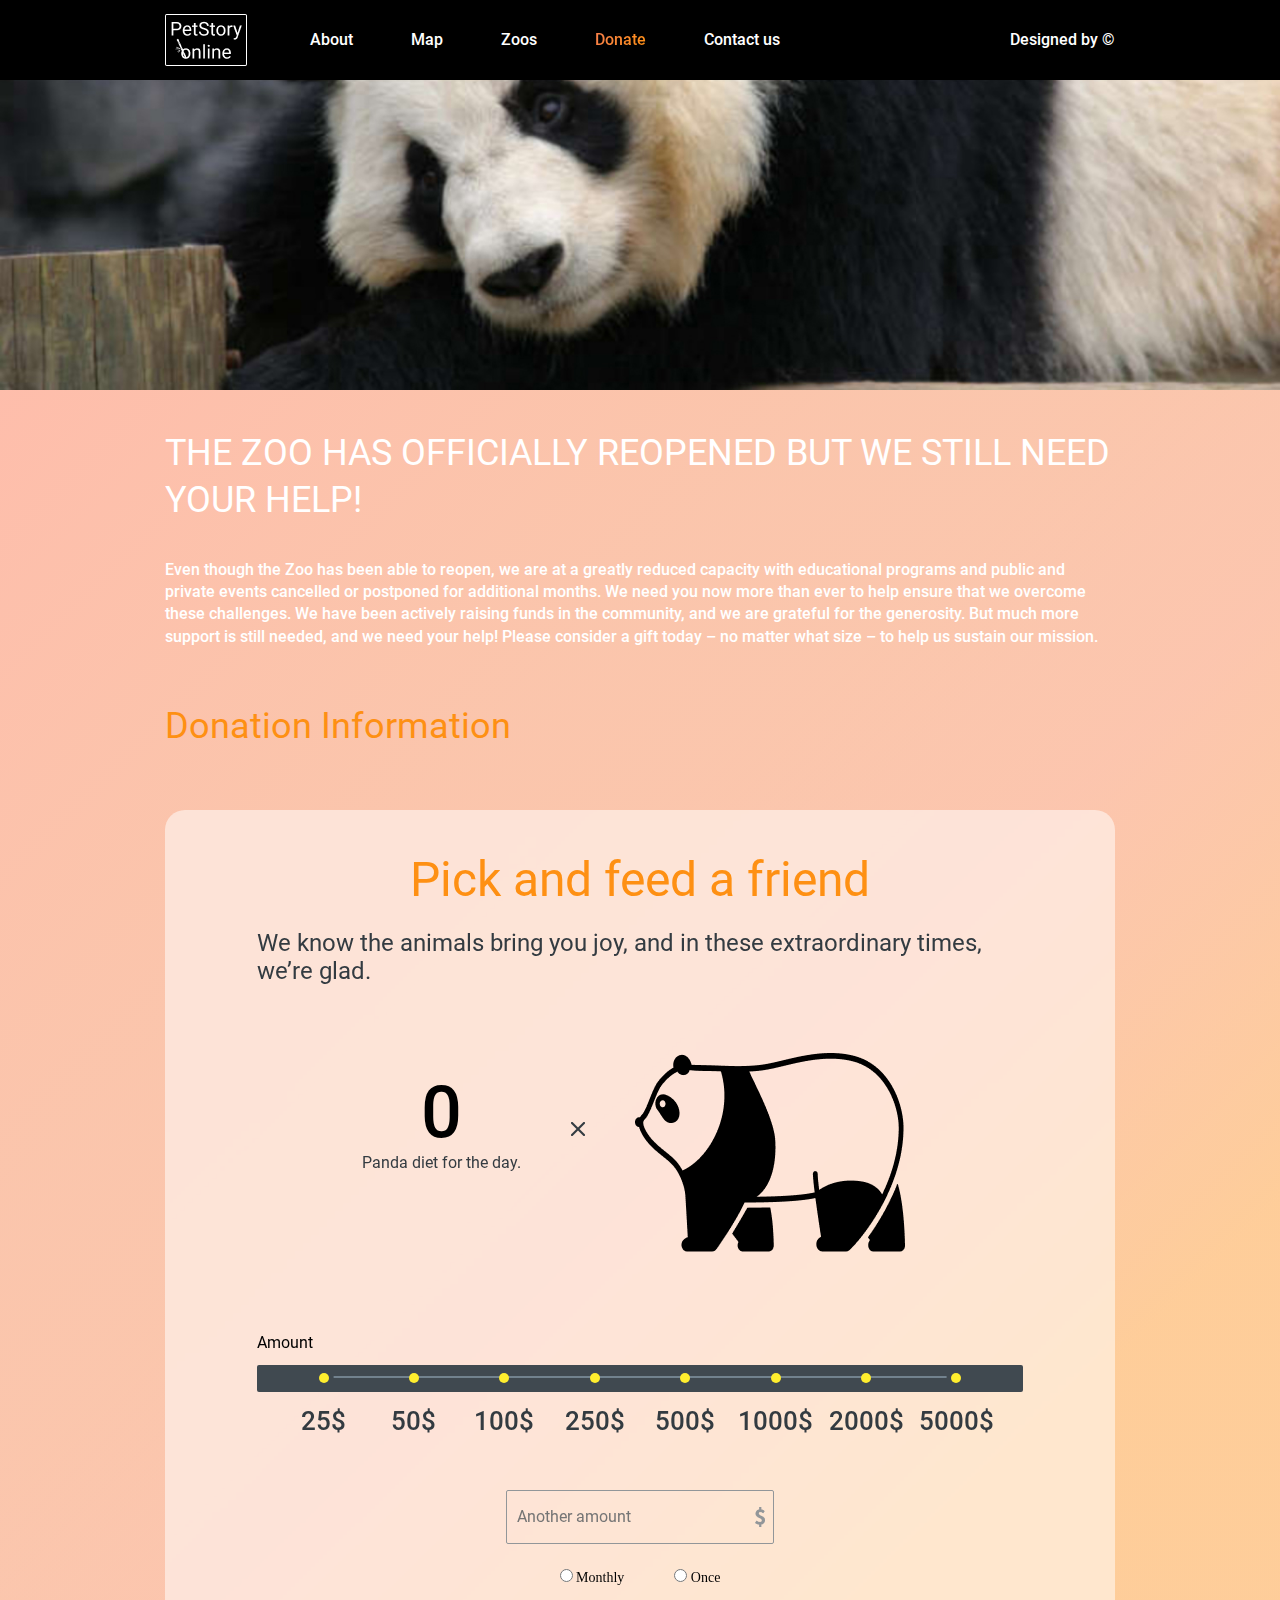
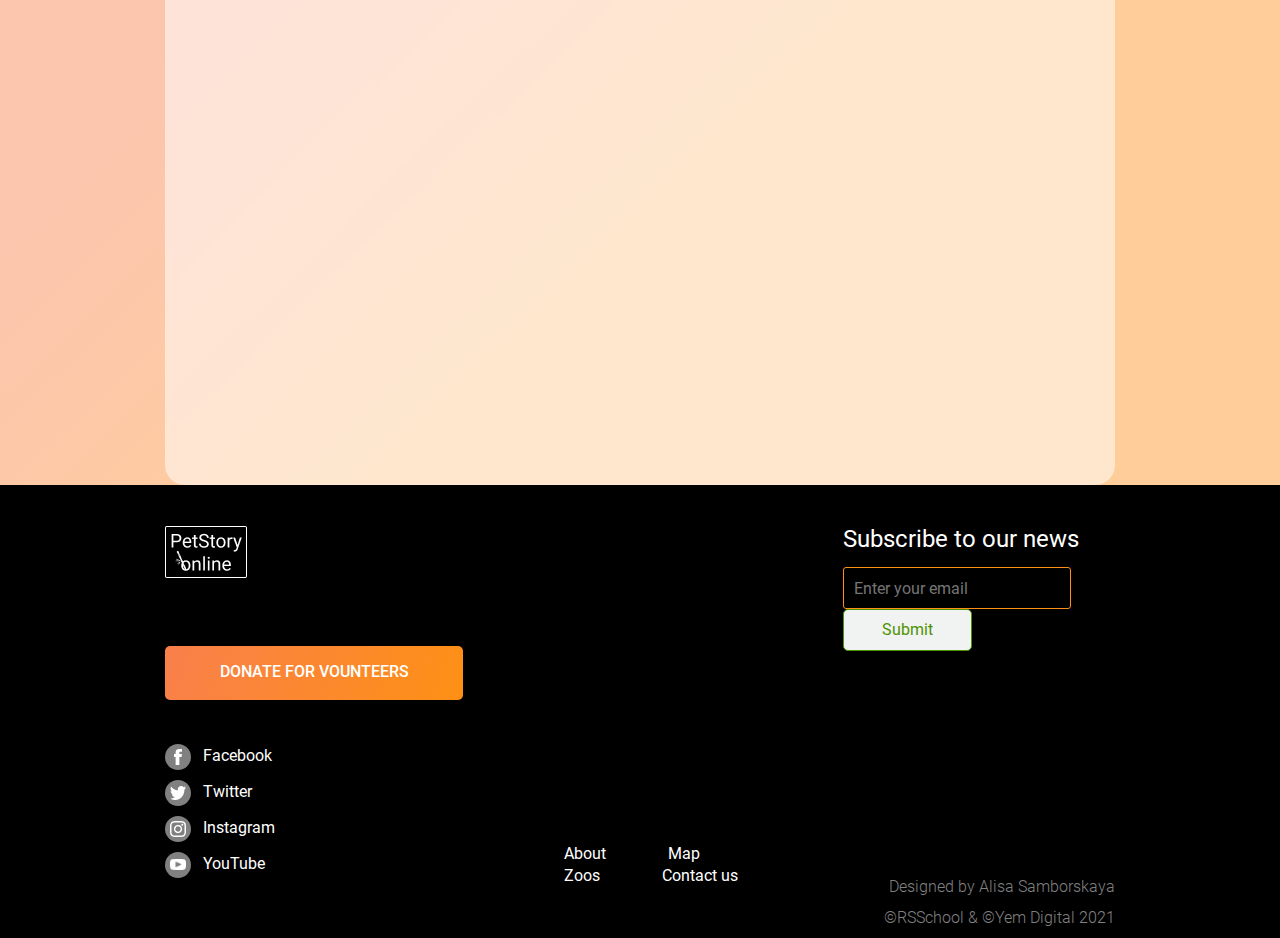
==== donate.html @ 6929b18a "first commit" ====
<!DOCTYPE html>
<html lang="en">

<head>
    <meta charset="UTF-8">
    <meta http-equiv="X-UA-Compatible" content="IE=edge">
    <meta name="viewport" content="width=device-width, initial-scale=1.0">
    <link rel="stylesheet" href="./styles/style.css">
    <title>Online-zoo</title>
</head>

<body>
    <header class="header">
        <div class="header__menu">
            <div class="container header__inner">
                <div class="header__menu-column header__menu-column--first">
                    <a class="logo header__logo">
                        <img src="./images/logo_footer.png" alt="logo">
                    </a>
                    <ul class="header__menu-list">
                        <li class="header__menu-item"><a href="#" class="header__menu-link">About</a></li>
                        <li class="header__menu-item"><a href="#" class="header__menu-link">Map</a></li>
                        <li class="header__menu-item"><a href="#" class="header__menu-link">Zoos</a></li>
                        <li class="header__menu-item"><a href="#" class="header__menu-link">Donate</a></li>
                        <li class="header__menu-item"><a href="#" class="header__menu-link">Contact us</a></li>
                    </ul>
                </div>
                <div class="header__menu-column header__menu-column--second">
                    <div class="header__menu-text">
                        Designed by ©
                    </div>
                </div>
            </div>
        </div>
        <div class="header__background">

        </div>
    </header>
    <main class="main">
        <div class="donation">
            <div class="container donation__inner">
                <div class="donation__inner-texts">
                    <h3>THE ZOO HAS OFFICIALLY REOPENED BUT WE STILL NEED YOUR HELP!</h3>
                    <p>Even though the Zoo has been able to reopen, we are at a greatly reduced capacity with
                        educational programs and public and private events cancelled or postponed for additional months.
                        We need you now more than ever to help ensure that we overcome these challenges. We have been
                        actively raising funds in the community, and we are grateful for the generosity. But much more
                        support is still needed, and we need your help! Please consider a gift today – no matter what
                        size – to help us sustain our mission.</p>
                    <h3 class="donation-information">Donation Information</h3>
                </div>
                <div class="pick">
                    <div class="pick-texts">
                        <h3>Pick and feed a friend</h3>
                        <p>We know the animals bring you joy, and in these extraordinary times, we’re glad.</p>
                    </div>
                    <div class="pick-diets">
                        <div class="pick-diets__inner">
                            <div class="pick-diets-count">0</div>
                            <div class="pick-diets-text">Panda diet for the day.</div>
                        </div>
                        <img src="./images/x_icon.png">
                        <div class="pick-diets-panda">
                            <img src="./images/animals-widget.png">
                        </div>
                    </div>

                    <div class="donation__inner-panel">
                        <div class="donation__inner-panel-text">
                            Amount
                        </div>
                        <div class="donation__inner-buttons">
                            <div class="donation__inner-button-inner">
                                <div class="donation__inner-button" data-amount="25">
                                    <div class="donation__inner-value">
                                        25$
                                    </div>
                                </div>

                            </div>
                            <div class="donation__inner-button-inner">
                                <div class="donation__inner-button" data-amount="50">
                                    <div class="donation__inner-value">
                                        50$
                                    </div>
                                </div>


                            </div>

                            <div class="donation__inner-button-inner">
                                <div class="donation__inner-button" data-amount="100">
                                    <div class="donation__inner-value">
                                        100$
                                    </div>
                                </div>


                            </div>

                            <div class="donation__inner-button-inner">
                                <div class="donation__inner-button" data-amount="250">
                                    <div class="donation__inner-value">
                                        250$
                                    </div>
                                </div>


                            </div>

                            <div class="donation__inner-button-inner">
                                <div class="donation__inner-button" data-amount="500">
                                    <div class="donation__inner-value">
                                        500$
                                    </div>
                                </div>


                            </div>

                            <div class="donation__inner-button-inner">
                                <div class="donation__inner-button" data-amount="1000">
                                    <div class="donation__inner-value">
                                        1000$
                                    </div>
                                </div>


                            </div>

                            <div class="donation__inner-button-inner">
                                <div class="donation__inner-button" data-amount="2500">
                                    <div class="donation__inner-value">
                                        2000$
                                    </div>
                                </div>


                            </div>

                            <div class="donation__inner-button-inner">
                                <div class="donation__inner-button" data-amount="5000">
                                    <div class="donation__inner-value">
                                        5000$
                                    </div>
                                </div>

                            </div>

                        </div>
                        <form class="money-input">
                            <input class="money-input-value" type="text" placeholder="Another amount">
                            <div class="money-input-radio">
                                <div class="money-input-radio-item">
                                    <input type="radio" name="kkk">
                                    Monthly
                                </div>
                                <div class="money-input-radio-item">
                                    <input type="radio" name="kkk">
                                    Once
                                </div>

                            </div>

                        </form>

                    </div>
                </div>


            </div>
        </div>










    </main>
    <footer class="footer">
        <div class="container">
            <div class="footer__inner">
                <div class="footer__column footer__column--first">
                    <div class="footer__column-image">
                        <img src="./images/logo_footer.png">
                    </div>
                    <div class="footer__column-button">
                        <button>DONATE FOR VOUNTEERS</button>
                    </div>


                    <div class="footer__column-socials">
                        <div class="footer__column-item">
                            <div class="footer__column-item-circle">
                                <img src="./images/facebook.png">
                            </div>
                            <div class="footer__column-item-text">Facebook</div>
                        </div>

                        <div class="footer__column-item">
                            <div class="footer__column-item-circle">
                                <img src="./images/twit.png">
                            </div>
                            <div class="footer__column-item-text">Twitter</div>
                        </div>

                        <div class="footer__column-item">
                            <div class="footer__column-item-circle">
                                <img src="./images/inst.png">
                            </div>
                            <div class="footer__column-item-text">Instagram</div>
                        </div>

                        <div class="footer__column-item">
                            <div class="footer__column-item-circle">
                                <img src="./images/youtube.png">
                            </div>
                            <div class="footer__column-item-text">YouTube</div>
                        </div>
                    </div>
                </div>

                <div class="footer__column footer__column--second">
                    <div class="footer__column-buttons">
                        <button class="item">About</button>
                        <button class="item">Map</button>
                        <button class="item">Zoos</button>
                        <button class="item item--last">Contact us</button>
                    </div>
                </div>

                <div class="footer__column footer__column--third">
                    <div class="footer__column-subscribe">
                        <div class="footer__column-subscribe-text">Subscribe to our news</div>
                        <div class="footer__column-subscribe-email">
                            <form onsubmit="alert('Отправлено!');clearInput();return false">
                                <input class="email" type="text" placeholder="Enter your email">
                                <input class="sumbit" type="submit" value="Submit">
                            </form>
                        </div>
                    </div>
                    <div class="footer__column-designed">
                        <p>Designed by Alisa Samborskaya</p>
                        <p>©RSSchool & ©Yem Digital 2021</p>

                    </div>

                </div>
            </div>

        </div>
    </footer>
    <script src="/scripts/script.js"></script>
</body>

</html>
---- styles/style.css ----
@charset "UTF-8";
@font-face {
  font-family: 'Roboto700';
  src: url("/scripts/fonts/Roboto-Bold.eot");
  src: url("/scripts/fonts/Roboto-Bold.eot?#iefix") format("embedded-opentype"), url("/scripts/fonts/Roboto-Bold.woff2") format("woff2"), url("/scripts/fonts/Roboto-Bold.woff") format("woff"), url("/scripts/fonts/Roboto-Bold.ttf") format("truetype"), url("/scripts/fonts/Roboto-Bold.svg#Roboto-Bold") format("svg");
  font-weight: 700;
  font-style: normal;
  font-display: swap;
}

@font-face {
  font-family: 'Roboto500';
  src: url("/scripts/fonts/Roboto-Medium.eot");
  src: url("/scripts/fonts/Roboto-Medium.eot?#iefix") format("embedded-opentype"), url("/scripts/fonts/Roboto-Medium.woff2") format("woff2"), url("/scripts/fonts/Roboto-Medium.woff") format("woff"), url("/scripts/fonts/Roboto-Medium.ttf") format("truetype"), url("/scripts/fonts/Roboto-Medium.svg#Roboto-Medium") format("svg");
  font-weight: 500;
  font-style: normal;
  font-display: swap;
}

@font-face {
  font-family: 'Roboto400';
  src: url("/scripts/fonts/Roboto-Regular.eot");
  src: url("/scripts/fonts/Roboto-Regular.eot?#iefix") format("embedded-opentype"), url("/scripts/fonts/Roboto-Regular.woff2") format("woff2"), url("/scripts/fonts/Roboto-Regular.woff") format("woff"), url("/scripts/fonts/Roboto-Regular.ttf") format("truetype"), url("/scripts/fonts/Roboto-Regular.svg#Roboto-Regular") format("svg");
  font-weight: 400;
  font-style: normal;
  font-display: swap;
}

@font-face {
  font-family: 'Roboto300';
  src: url("/scripts/fonts/Roboto-Light.eot");
  src: url("/scripts/fonts/Roboto-Light.eot?#iefix") format("embedded-opentype"), url("/scripts/fonts/Roboto-Light.woff2") format("woff2"), url("/scripts/fonts/Roboto-Light.woff") format("woff"), url("/scripts/fonts/Roboto-Light.ttf") format("truetype"), url("/scripts/fonts/Roboto-Light.svg#Roboto-Light") format("svg");
  font-weight: 300;
  font-style: normal;
  font-display: swap;
}

.footer {
  background-color: black;
}

.footer__inner {
  display: -webkit-box;
  display: -ms-flexbox;
  display: flex;
}

.footer__column-image {
  padding-top: 41px;
}

.footer__column-button button {
  margin-top: 68px;
  margin-bottom: 44px;
  width: 298px;
  height: 54px;
  font-family: "Roboto500";
  font-size: 16px;
  line-height: 140%;
  text-align: center;
  text-transform: uppercase;
  background: linear-gradient(113.96deg, #f9804b 1.49%, #fe9013 101.44%);
  border-radius: 5px;
  color: #ffffff;
}

.footer__column-socials {
  padding-bottom: 50px;
}

.footer__column-item {
  display: -webkit-box;
  display: -ms-flexbox;
  display: flex;
  -webkit-box-align: center;
      -ms-flex-align: center;
          align-items: center;
  color: #fff;
  margin-bottom: 10px;
}

.footer__column-item-circle {
  display: -webkit-box;
  display: -ms-flexbox;
  display: flex;
  -webkit-box-pack: center;
      -ms-flex-pack: center;
          justify-content: center;
  -webkit-box-align: center;
      -ms-flex-align: center;
          align-items: center;
  width: 26px;
  height: 26px;
  background-color: gray;
  border-radius: 50%;
}

.footer__column-item-circle img {
  max-width: 16px;
  max-height: 16px;
}

.footer__column-item-text {
  margin-left: 12px;
  font-family: "Roboto400";
  font-size: 16px;
  line-height: 140%;
  color: #ffffff;
}

.footer__column--second {
  display: -webkit-box;
  display: -ms-flexbox;
  display: flex;
  -webkit-box-align: end;
      -ms-flex-align: end;
          align-items: flex-end;
  margin-bottom: 50px;
  margin-left: 101px;
}

.footer__column--second .item {
  font-family: "Roboto400";
  font-size: 16px;
  line-height: 140%;
  color: #ffffff;
  background-color: #000;
  margin-right: 58px;
}

.footer__column--second .item--last {
  font-family: "Roboto400";
  font-size: 16px;
  line-height: 140%;
  color: #ffffff;
  background-color: #000;
  margin: 0;
}

.footer__column-subscribe-text {
  margin-top: 40px;
  margin-bottom: 14px;
  font-family: "Roboto400";
  font-size: 24px;
  line-height: 120%;
  color: #ffffff;
}

.footer__column-subscribe-email .email {
  border-radius: 3px;
  padding-left: 10px;
  font-family: "Roboto400";
  font-size: 16px;
  line-height: 140%;
  color: #bdbdbd;
  background-color: #000;
  border: 1px solid #fe9013;
  width: 228px;
  height: 42px;
}

.footer__column-subscribe-email .sumbit {
  font-family: "Roboto400";
  font-size: 16px;
  line-height: 140%;
  color: #4b9200;
  background: #f1f3f2;
  border: 1px solid #4b9200;
  border-radius: 5px;
  width: 129px;
  height: 42px;
}

.footer__column-designed {
  display: -webkit-box;
  display: -ms-flexbox;
  display: flex;
  -webkit-box-orient: vertical;
  -webkit-box-direction: normal;
      -ms-flex-direction: column;
          flex-direction: column;
  -webkit-box-align: end;
      -ms-flex-align: end;
          align-items: flex-end;
  -webkit-box-pack: end;
      -ms-flex-pack: end;
          justify-content: flex-end;
  height: 277px;
}

.footer__column-designed p {
  margin-top: 10px;
  font-family: "Roboto300";
  font-size: 16px;
  line-height: 130%;
  color: gray;
}

.testimonials {
  position: relative;
}

.testimonials__inner h2 {
  padding-top: 140px;
  padding-bottom: 47px;
  font-family: "Roboto400";
  font-style: normal;
  font-size: 36px;
  line-height: 130%;
  text-align: center;
}

.testimonials__inner .reviews .swiper {
  height: 420px;
}

.testimonials__inner .reviews .swiper .swiper-scrollbar {
  width: 599px;
  margin-left: 280px;
  --swiper-scrollbar-size: 8px;
  --swiper-scrollbar-border-radius: 5px;
}

.testimonials__inner .reviews .swiper .swiper-scrollbar-drag {
  background: #fe9013;
  border-radius: 5px;
}

.testimonials__inner .reviews__inner .leave-feedback {
  margin-top: 31px;
}

.testimonials__inner .reviews__inner .leave-feedback__button {
  width: 298px;
  height: 54px;
  font-family: "Roboto500";
  font-size: 16px;
  line-height: 140%;
  text-align: center;
  -ms-flex-item-align: center;
      -ms-grid-row-align: center;
      align-self: center;
  background: linear-gradient(113.96deg, #f9804b 1.49%, #fe9013 101.44%);
  border-radius: 5px;
  color: #ffffff;
  margin-bottom: 180px;
}

.testimonials__inner .reviews__inner .review__block {
  border: 2px solid transparent;
  border-radius: 20px;
  background: linear-gradient(180deg, #f1f3f2, #f1f3f2), linear-gradient(315.75deg, rgba(254, 189, 171, 0.74) 30.06%, rgba(243, 169, 248, 0.66) 50.74%, #E0D8F0 80.49%, #EAF7FE 127.9%, #EAF7FE 149.54%), linear-gradient(315.75deg, rgba(254, 189, 171, 0.74) 30.06%, rgba(243, 169, 248, 0.66) 50.74%, #E0D8F0 80.49%, #EAF7FE 127.9%, #EAF7FE 149.54%);
  background-clip: padding-box, border-box;
  background-origin: padding-box, border-box;
  border-radius: 20px;
  min-width: 268px;
  height: 391px;
  -o-object-fit: cover;
     object-fit: cover;
  margin-right: 30px;
}

.testimonials__inner .reviews__inner .review__block-content::-webkit-scrollbar {
  width: 0;
}

.testimonials__inner .reviews__inner .review__block-content {
  overflow: auto;
  height: 308px;
}

.testimonials__inner .reviews__inner .review__block-content-text {
  font-family: "Roboto300";
  font-style: normal;
  font-weight: 300;
  font-size: 15px;
  line-height: 120%;
  text-align: left;
  color: #767474;
}

.testimonials__inner .reviews__inner .review__block-inner {
  margin-left: 10px;
  margin-right: 10px;
}

.testimonials__inner .reviews__inner .review__block .initials {
  display: -webkit-box;
  display: -ms-flexbox;
  display: flex;
  margin-top: 15px;
  margin-bottom: 10px;
}

.testimonials__inner .reviews__inner .review__block .initials__avatar {
  margin-right: 10px;
}

.testimonials__inner .reviews__inner .review__block .initials__first-last-name {
  font-family: "Roboto400";
  font-style: normal;
  font-size: 16px;
  line-height: 120%;
  color: #000000;
}

.testimonials__inner .reviews__inner .review__block .initials__local {
  font-family: "Roboto300";
  font-style: normal;
  font-size: 15px;
  line-height: 120%;
  color: #bdbdbd;
}

.testimonials__inner-img {
  position: absolute;
  right: 0px;
  bottom: 0px;
}

.how-it-works {
  padding-top: 69px;
  padding-bottom: 100px;
  background: linear-gradient(315.75deg, rgba(254, 210, 144, 0.7) 30.06%, #FEBDAB 100.95%, rgba(254, 210, 144, 0.7) 106.36%), linear-gradient(315.75deg, rgba(254, 189, 171, 0.74) 30.06%, rgba(243, 169, 248, 0.66) 50.74%, #E0D8F0 80.49%, #EAF7FE 127.9%, #EAF7FE 149.54%), linear-gradient(315.75deg, rgba(254, 189, 171, 0.74) 30.06%, rgba(243, 169, 248, 0.66) 50.74%, #E0D8F0 80.49%, #EAF7FE 127.9%, #EAF7FE 149.54%);
}

.how-it-works__block {
  border-radius: 20px;
  padding: 20px;
  background: rgba(253, 253, 255, 0.52);
  -webkit-backdrop-filter: blur(2px);
          backdrop-filter: blur(2px);
}

.how-it-works__block-h2 {
  font-family: 'Roboto400';
  font-style: normal;
  font-size: 48px;
  line-height: 120%;
  text-align: center;
  color: #FE9013;
  margin-bottom: 30px;
}

.how-it-works__block-h3 {
  display: -webkit-box;
  display: -ms-flexbox;
  display: flex;
  -webkit-box-pack: center;
      -ms-flex-pack: center;
          justify-content: center;
  font-family: 'Roboto400';
  font-style: normal;
  font-size: 36px;
  line-height: 130%;
  margin-bottom: 60px;
  color: #333B41;
}

.how-it-works__block-textV3 {
  margin-left: 99px;
  font-family: 'Roboto400';
  font-style: normal;
  font-size: 16px;
  line-height: 130%;
  margin-bottom: 60px;
  color: #333B41;
}

.how-it-works__block-textV3 a {
  text-decoration: none;
  border-bottom: 2px solid #FE9013;
}

.how-it-works__block-textV2 {
  margin-left: 99px;
  font-family: 'Roboto500';
  font-style: normal;
  font-size: 16px;
  margin-bottom: 10px;
  line-height: 130%;
  color: #333B41;
}

.how-it-works__block-textV1 {
  margin-left: 99px;
  font-family: 'Roboto400';
  margin-bottom: 40px;
  font-style: normal;
  font-size: 24px;
  line-height: 120%;
  color: #333B41;
}

.how-it-works__block .button__item {
  margin-top: 60px;
  margin-bottom: 59px;
}

.how-it-works__block .button__item-inner {
  display: -webkit-box;
  display: -ms-flexbox;
  display: flex;
  width: 298px;
  height: 54px;
  margin: 0 auto;
  text-align: center;
  -webkit-box-align: center;
      -ms-flex-align: center;
          align-items: center;
  -webkit-box-pack: center;
      -ms-flex-pack: center;
          justify-content: center;
  background: linear-gradient(113.96deg, #F9804B 1.49%, #FE9013 101.44%);
  color: #fff;
  border-radius: 25px;
  font-family: 'Roboto500';
  font-size: 16px;
  line-height: 140%;
}

.how-it-works__block .MiniBlocks {
  display: -webkit-box;
  display: -ms-flexbox;
  display: flex;
  -webkit-box-pack: center;
      -ms-flex-pack: center;
          justify-content: center;
  -webkit-box-align: center;
      -ms-flex-align: center;
          align-items: center;
  gap: 20px;
}

.how-it-works__block .MiniBlocks .item {
  display: -webkit-box;
  display: -ms-flexbox;
  display: flex;
  -webkit-box-pack: start;
      -ms-flex-pack: start;
          justify-content: flex-start;
  gap: 30px;
  -webkit-box-orient: vertical;
  -webkit-box-direction: normal;
      -ms-flex-direction: column;
          flex-direction: column;
  max-width: 169px;
  height: 250px;
}

.how-it-works__block .MiniBlocks .item__text {
  font-family: 'Roboto400';
  font-size: 16px;
  line-height: 140%;
}

.how-it-works__block .MiniBlocks__MiniBlock {
  display: -webkit-box;
  display: -ms-flexbox;
  display: flex;
  -webkit-box-pack: center;
      -ms-flex-pack: center;
          justify-content: center;
  width: 168px;
  height: 168px;
  background: #FFFFFF;
  border-radius: 5px;
  border: 1px solid #FE9013;
}

.how-it-works__block .MiniBlocks__MiniBlock-images {
  display: -webkit-box;
  display: -ms-flexbox;
  display: flex;
  -webkit-box-align: center;
      -ms-flex-align: center;
          align-items: center;
}

.how-it-works__block .MiniBlocks__MiniBlock-images .image {
  max-width: 90px;
  max-height: 90px;
}

.how-it-works__block .MiniBlocks .Arrow {
  margin-top: 65.765px;
  -ms-flex-item-align: start;
      align-self: flex-start;
}

.gallery {
  position: relative;
}

.gallery .ChooseFavorite {
  display: -webkit-box;
  display: -ms-flexbox;
  display: flex;
  -webkit-box-pack: center;
      -ms-flex-pack: center;
          justify-content: center;
}

.gallery .container {
  max-width: 1350px;
}

.gallery .img__LeftBottom {
  position: absolute;
  bottom: 0;
  left: 0;
}

.gallery .img__RightBottom {
  position: absolute;
  bottom: 0;
  right: 0;
}

.gallery__inner {
  display: -webkit-box;
  display: -ms-flexbox;
  display: flex;
  -ms-flex-wrap: wrap;
      flex-wrap: wrap;
  -webkit-box-pack: center;
      -ms-flex-pack: center;
          justify-content: center;
  margin-top: 30px;
  -webkit-column-gap: 30px;
          column-gap: 30px;
}

.gallery__inner--button1 {
  -ms-flex-item-align: center;
      -ms-grid-row-align: center;
      align-self: center;
  padding: 10px 20px;
  font-size: 16px;
  text-align: center;
  background-color: #F9804B;
  color: white;
  width: 62px;
  height: 62px;
  border-radius: 50%;
  cursor: pointer;
}

.gallery__inner--button2 {
  -ms-flex-item-align: center;
      -ms-grid-row-align: center;
      align-self: center;
  padding: 10px 20px;
  font-size: 16px;
  text-align: center;
  width: 62px;
  height: 62px;
  background-color: #F9804B;
  color: white;
  border-radius: 50%;
  cursor: pointer;
}

.gallery__inner-ChooseFavorite {
  text-align: center;
  font-family: 'Roboto500';
  font-size: 16px;
  text-align: center;
  width: 298px;
  height: 54px;
  margin-top: 80px;
  margin-bottom: 100px;
  border-radius: 25px;
  color: #fff;
  background: #FE9013;
}

.gallery__block {
  display: -webkit-box;
  display: -ms-flexbox;
  display: flex;
  -webkit-box-pack: center;
      -ms-flex-pack: center;
          justify-content: center;
  -webkit-box-orient: vertical;
  -webkit-box-direction: normal;
      -ms-flex-direction: column;
          flex-direction: column;
  -ms-flex-wrap: wrap;
      flex-wrap: wrap;
  margin-bottom: 20px;
  border: 1px solid #FA6F32;
  border-radius: 5px;
}

.gallery__block-content {
  display: -webkit-box;
  display: -ms-flexbox;
  display: flex;
  -webkit-box-pack: justify;
      -ms-flex-pack: justify;
          justify-content: space-between;
  margin: 5px;
  -webkit-box-align: center;
      -ms-flex-align: center;
          align-items: center;
}

.gallery__block-Btext {
  font-family: 'Roboto500';
  line-height: 140%;
}

.gallery__block-text {
  font-family: 'Roboto300';
  line-height: 140%;
}

/*Обнуление*/
* {
  padding: 0;
  margin: 0;
  border: 0;
}

*,
*:before,
*:after {
  -webkit-box-sizing: border-box;
  box-sizing: border-box;
}

:focus,
:active {
  outline: none;
}

a:focus,
a:active {
  outline: none;
}

nav,
footer,
header,
aside {
  display: block;
}

html,
body {
  height: 100%;
  width: 100%;
  font-size: 100%;
  line-height: 1;
  font-size: 14px;
  -ms-text-size-adjust: 100%;
  -moz-text-size-adjust: 100%;
  -webkit-text-size-adjust: 100%;
}

input,
button,
textarea {
  font-family: inherit;
}

input::-ms-clear {
  display: none;
}

button {
  cursor: pointer;
}

button::-moz-focus-inner {
  padding: 0;
  border: 0;
}

a,
a:visited {
  text-decoration: none;
}

a:hover {
  text-decoration: none;
}

ul li {
  list-style: none;
}

img {
  vertical-align: top;
}

h1,
h2,
h3,
h4,
h5,
h6 {
  font-size: inherit;
  font-weight: inherit;
}

a {
  color: inherit;
}

input:focus::-webkit-input-placeholder {
  color: transparent;
}

input:focus:-ms-input-placeholder {
  color: transparent;
}

input:focus::-ms-input-placeholder {
  color: transparent;
}

input:focus::placeholder {
  color: transparent;
}

input:focus::-webkit-input-placeholder {
  color: transparent;
}

input:focus:-moz-placeholder {
  color: transparent;
}

/* FF 4-18 */
input:focus::-moz-placeholder {
  color: transparent;
}

/* FF 19+ */
input:focus:-ms-input-placeholder {
  color: transparent;
}

.container {
  max-width: 1190px;
  margin: 0 auto;
  padding-left: 15px;
  padding-right: 15px;
}

.header__box {
  padding-top: 92px;
  padding-bottom: 100px;
  background: url(../images/header-bg.jpg);
  background-repeat: no-repeat;
  background-size: cover;
  background-position: center;
}

.header__box-inner {
  display: -webkit-box;
  display: -ms-flexbox;
  display: flex;
  -webkit-box-pack: end;
      -ms-flex-pack: end;
          justify-content: flex-end;
  padding-right: 74px;
}

.header__inner {
  display: -webkit-box;
  display: -ms-flexbox;
  display: flex;
  -webkit-box-pack: justify;
      -ms-flex-pack: justify;
          justify-content: space-between;
  -webkit-box-align: center;
      -ms-flex-align: center;
          align-items: center;
}

.header__logo {
  display: block;
  width: 82px;
  height: 52px;
  margin-right: 63px;
}

.header__logo img {
  width: 100%;
  height: auto;
  -o-object-fit: cover;
     object-fit: cover;
}

.header__menu {
  z-index: 99;
  padding-top: 14px;
  padding-bottom: 14px;
  background: #000000;
  -webkit-backdrop-filter: blur(2px);
          backdrop-filter: blur(2px);
  position: fixed;
  top: 0;
  left: 0;
  width: 100%;
}

.header__menu-list {
  display: -webkit-box;
  display: -ms-flexbox;
  display: flex;
  -webkit-box-pack: justify;
      -ms-flex-pack: justify;
          justify-content: space-between;
  -webkit-box-align: center;
      -ms-flex-align: center;
          align-items: center;
}

.header__menu-item:not(:last-child) {
  margin-right: 58px;
}

.header__menu-column--first {
  display: -webkit-box;
  display: -ms-flexbox;
  display: flex;
  -webkit-box-pack: justify;
      -ms-flex-pack: justify;
          justify-content: space-between;
  -webkit-box-align: center;
      -ms-flex-align: center;
          align-items: center;
}

.header__menu-link {
  font-family: 'Roboto500';
  font-style: normal;
  font-weight: 500;
  font-size: 16px;
  line-height: 140%;
  color: #FFFFFF;
}

.header__menu-text {
  font-family: 'Roboto500';
  font-style: normal;
  font-weight: 500;
  font-size: 16px;
  line-height: 140%;
  color: #FFFFFF;
}

.header__content {
  display: -webkit-box;
  display: -ms-flexbox;
  display: flex;
  -webkit-box-orient: vertical;
  -webkit-box-direction: normal;
      -ms-flex-direction: column;
          flex-direction: column;
  -webkit-box-align: center;
      -ms-flex-align: center;
          align-items: center;
}

.header__content-box {
  width: 465px;
  height: 465px;
  border-radius: 50%;
  background: linear-gradient(113.96deg, #F9804B 1.49%, #FE9013 101.44%);
  position: relative;
  margin-bottom: 60px;
}

.header__content-text {
  position: absolute;
  top: 74px;
  left: 74px;
  font-family: 'Roboto700';
  font-style: normal;
  font-weight: 700;
  font-size: 106.496px;
  line-height: 75%;
  text-align: center;
  text-transform: uppercase;
  color: #FFFFFF;
  width: 500px;
}

.header__content-text span {
  color: #FFEE2E;
}

.header__content-button {
  display: -webkit-box;
  display: -ms-flexbox;
  display: flex;
  width: 298px;
  height: 64px;
  -webkit-box-pack: center;
      -ms-flex-pack: center;
          justify-content: center;
  -webkit-box-align: center;
      -ms-flex-align: center;
          align-items: center;
  font-family: 'Roboto500';
  font-size: 16px;
  line-height: 140%;
  text-align: center;
  text-transform: uppercase;
  color: #FFFFFF;
  background: linear-gradient(113.96deg, #F9804B 1.49%, #FE9013 101.44%);
  border-radius: 25px;
}

.old-man {
  padding-top: 140px;
  position: relative;
}

.old-man .btn-up {
  position: fixed;
  background-color: #f57c00;
  left: 30px;
  bottom: 0px;
  border-top-left-radius: 8px;
  border-top-right-radius: 8px;
  cursor: pointer;
  display: -webkit-box;
  display: -ms-flexbox;
  display: flex;
  -webkit-box-align: center;
      -ms-flex-align: center;
          align-items: center;
  -webkit-box-pack: center;
      -ms-flex-pack: center;
          justify-content: center;
  -webkit-transition: opacity 0.3s ease-in-out;
  transition: opacity 0.3s ease-in-out;
  width: 60px;
  height: 50px;
  opacity: 1;
  z-index: 999;
}

.old-man .btn-up::before {
  content: "";
  width: 40px;
  height: 40px;
  background-size: 100% 100%;
  background-image: url("data:image/svg+xml,%3Csvg xmlns='http://www.w3.org/2000/svg' width='16' height='16' fill='%23fff' viewBox='0 0 16 16'%3E%3Cpath fill-rule='evenodd' d='M7.646 4.646a.5.5 0 0 1 .708 0l6 6a.5.5 0 0 1-.708.708L8 5.707l-5.646 5.647a.5.5 0 0 1-.708-.708l6-6z'/%3E%3C/svg%3E");
}

.old-man .btn-up_hide {
  display: none;
}

.old-man .btn-up_hiding {
  opacity: 0;
}

.old-man__flower-img {
  position: absolute;
  right: 0;
  top: 50px;
}

.old-man__inner {
  width: 100%;
  display: -webkit-box;
  display: -ms-flexbox;
  display: flex;
  -webkit-box-pack: justify;
      -ms-flex-pack: justify;
          justify-content: space-between;
}

.old-man__inner .title {
  font-family: "Roboto400";
  font-size: 48px;
  margin-bottom: 64px;
}

.old-man__img-media {
  display: none;
}

.old-man__content {
  margin: 0 auto;
  margin-left: 87px;
}

.old-man__content-text {
  font-family: "Roboto400";
  font-size: 16px;
  line-height: 140%;
}

.old-man__content-text--first {
  line-height: 130%;
}

.old-man__content-text--second {
  font-family: "Roboto400";
  margin-top: 10px;
  line-height: 120%;
  margin-bottom: 34px;
  font-size: 24px;
}

@media screen and (max-width: 1600px) {
  .container {
    max-width: 980px;
  }
  .header__content {
    margin-right: 85.75px;
  }
  .header__content-box {
    width: 367px;
    height: 367px;
  }
  .header__content-text {
    font-family: "Roboto700";
    font-size: 85px;
    line-height: 75%;
    text-align: center;
    text-transform: uppercase;
    width: 400px;
    color: #ffffff;
  }
  .old-man__inner {
    margin-bottom: 142px;
  }
  .old-man__flower-img {
    display: none;
  }
  .old-man__img-normal {
    display: none;
  }
  .old-man__img-media {
    display: block;
    height: 408px;
    width: 455px;
  }
  .old-man__content {
    margin-left: 31px;
    max-height: 422px;
  }
  .old-man__content .title {
    font-family: "Roboto400";
    font-size: 40px;
    line-height: 120%;
    color: #333b41;
  }
  .old-man__content-text {
    font-family: "Roboto400";
    font-size: 16px;
    line-height: 140%;
    color: #333b41;
  }
  .old-man__content-text--first {
    margin-bottom: 54px;
    line-height: 130%;
  }
  .old-man__content-text--second {
    margin-bottom: 24px;
    font-family: "Roboto400";
    font-size: 24px;
    line-height: 120%;
    color: #333b41;
  }
}

.header__background {
  background: url(/images/header-bg.jpg);
  width: 100%;
  height: 390px;
  background-repeat: no-repeat;
  background-size: cover;
  background-position: center;
}

.header__menu-item:nth-child(4) {
  background: linear-gradient(113.96deg, #f9804b 1.49%, #fe9013 101.44%);
  -webkit-background-clip: text;
  -webkit-text-fill-color: transparent;
  background-clip: text;
}

.donation {
  background: linear-gradient(315.75deg, rgba(254, 210, 144, 0.7) 30.06%, #febdab 100.95%, rgba(254, 210, 144, 0.7) 106.36%), linear-gradient(315.75deg, rgba(254, 189, 171, 0.74) 30.06%, rgba(243, 169, 248, 0.66) 50.74%, #e0d8f0 80.49%, #eaf7fe 127.9%, #eaf7fe 149.54%), linear-gradient(315.75deg, rgba(254, 189, 171, 0.74) 30.06%, rgba(243, 169, 248, 0.66) 50.74%, #e0d8f0 80.49%, #eaf7fe 127.9%, #eaf7fe 149.54%);
}

.donation__inner-texts h3 {
  padding-top: 40px;
  color: #fff;
  font-family: "Roboto400";
  font-size: 36px;
  line-height: 130%;
}

.donation__inner-texts p {
  margin-top: 35px;
  color: #fff;
  font-family: "Roboto500";
  font-size: 16px;
  line-height: 140%;
}

.donation__inner-texts .donation-information {
  margin-top: 15px;
  font-family: "Roboto400";
  font-size: 36px;
  line-height: 130%;
  color: #fe9013;
}

.donation__inner-panel-text {
  margin-bottom: 10px;
  font-family: "Roboto400";
  font-size: 16px;
  line-height: 140%;
  color: #000000;
}

.donation__inner-panel .money-input {
  text-align: center;
  margin-top: 98px;
}

.donation__inner-panel .money-input-value {
  padding-right: 20px;
  padding-left: 10px;
  background-image: url("/images/dollar.png");
  background-position: right center;
  background-repeat: no-repeat;
  background-color: rgba(0, 0, 0, 0);
  background-position: 97% center;
  border: 1px solid #929699;
  border-radius: 2px;
  width: 268px;
  height: 54px;
  font-family: "Roboto400";
  font-size: 16px;
  line-height: 140%;
  color: #929699;
}

.donation__inner-panel .money-input-radio {
  display: -webkit-box;
  display: -ms-flexbox;
  display: flex;
  -webkit-box-pack: center;
      -ms-flex-pack: center;
          justify-content: center;
  margin-top: 25px;
  gap: 50px;
}

.donation__inner .pick {
  background: rgba(255, 255, 255, 0.52);
  -webkit-backdrop-filter: blur(2px);
          backdrop-filter: blur(2px);
  border-radius: 20px;
  padding-left: 92px;
  padding-right: 92px;
  margin-top: 60px;
  padding-bottom: 500px;
}

.donation__inner .pick-texts {
  padding-top: 41px;
}

.donation__inner .pick-texts h3 {
  font-family: "Roboto400";
  font-size: 48px;
  line-height: 120%;
  text-align: center;
  color: #fe9013;
  margin-bottom: 20px;
}

.donation__inner .pick-texts p {
  font-family: "Roboto400";
  font-size: 24px;
  line-height: 120%;
  color: #333b41;
}

.donation__inner .pick-diets {
  display: -webkit-box;
  display: -ms-flexbox;
  display: flex;
  -webkit-box-pack: center;
      -ms-flex-pack: center;
          justify-content: center;
  -webkit-box-align: center;
      -ms-flex-align: center;
          align-items: center;
  text-align: center;
  gap: 50px;
  margin-top: 20px;
  margin-bottom: 80px;
}

.donation__inner .pick-diets-title {
  font-size: 20px;
  margin-bottom: 10px;
}

.donation__inner .pick-diets-count {
  font-family: "Roboto500";
  margin-bottom: 11px;
  font-size: 72px;
  line-height: 80%;
  text-align: center;
  text-transform: uppercase;
  color: #000000;
}

.donation__inner .pick-diets-text {
  font-family: "Roboto400";
  font-size: 16px;
  line-height: 140%;
  text-align: center;
  color: #333b41;
}

.donation__inner-buttons {
  display: -webkit-box;
  display: -ms-flexbox;
  display: flex;
  -webkit-box-align: center;
      -ms-flex-align: center;
          align-items: center;
  -webkit-box-pack: center;
      -ms-flex-pack: center;
          justify-content: center;
  gap: 10.5%;
  margin: 0 auto;
  background: #404950;
  border-radius: 2px;
  position: relative;
  max-width: 976px;
  height: 27px;
}

.donation__inner-buttons::after {
  content: "";
  position: absolute;
  width: 80%;
  left: 50%;
  -webkit-transform: translate(-50%, -50%);
          transform: translate(-50%, -50%);
  height: 2px;
  background: #72828e;
}

.donation__inner-button {
  position: relative;
  width: 10px;
  height: 10px;
  border-radius: 50%;
  background-color: #ffee2e;
  text-align: center;
  display: -webkit-box;
  display: -ms-flexbox;
  display: flex;
  -webkit-box-pack: center;
      -ms-flex-pack: center;
          justify-content: center;
  -webkit-box-align: center;
      -ms-flex-align: center;
          align-items: center;
  margin: 0 auto;
  border: none;
  cursor: pointer;
  -webkit-transition: background-color 0.2s ease-in-out;
  transition: background-color 0.2s ease-in-out;
}

.donation__inner-button.active::after, .donation__inner-button.active::before {
  content: "";
  position: absolute;
  border: 2px solid #fe9013;
  left: -12px;
  opacity: 0;
  right: -12px;
  top: -12px;
  bottom: -12px;
  border-radius: 50%;
  -webkit-animation: pulse 2.5s linear infinite;
          animation: pulse 2.5s linear infinite;
}

.donation__inner-button.active::after {
  -webkit-animation-delay: 1.25s;
          animation-delay: 1.25s;
}

@-webkit-keyframes pulse {
  0% {
    -webkit-transform: scale(0.5);
            transform: scale(0.5);
    opacity: 0;
  }
  50% {
    opacity: 1;
  }
  100% {
    -webkit-transform: scale(1.2);
            transform: scale(1.2);
    opacity: 0;
  }
}

@keyframes pulse {
  0% {
    -webkit-transform: scale(0.5);
            transform: scale(0.5);
    opacity: 0;
  }
  50% {
    opacity: 1;
  }
  100% {
    -webkit-transform: scale(1.2);
            transform: scale(1.2);
    opacity: 0;
  }
}

.donation__inner-button:hover {
  background-color: #555;
}

.donation__inner-button-inner {
  z-index: 99;
}

.donation__inner-value {
  position: absolute;
  top: 30px;
  font-family: "Roboto500";
  font-size: 26px;
  line-height: 140%;
  text-transform: uppercase;
  color: #333b41;
}

.donation__inner-value.clicked {
  color: #fe9013;
}
/*# sourceMappingURL=style.css.map */
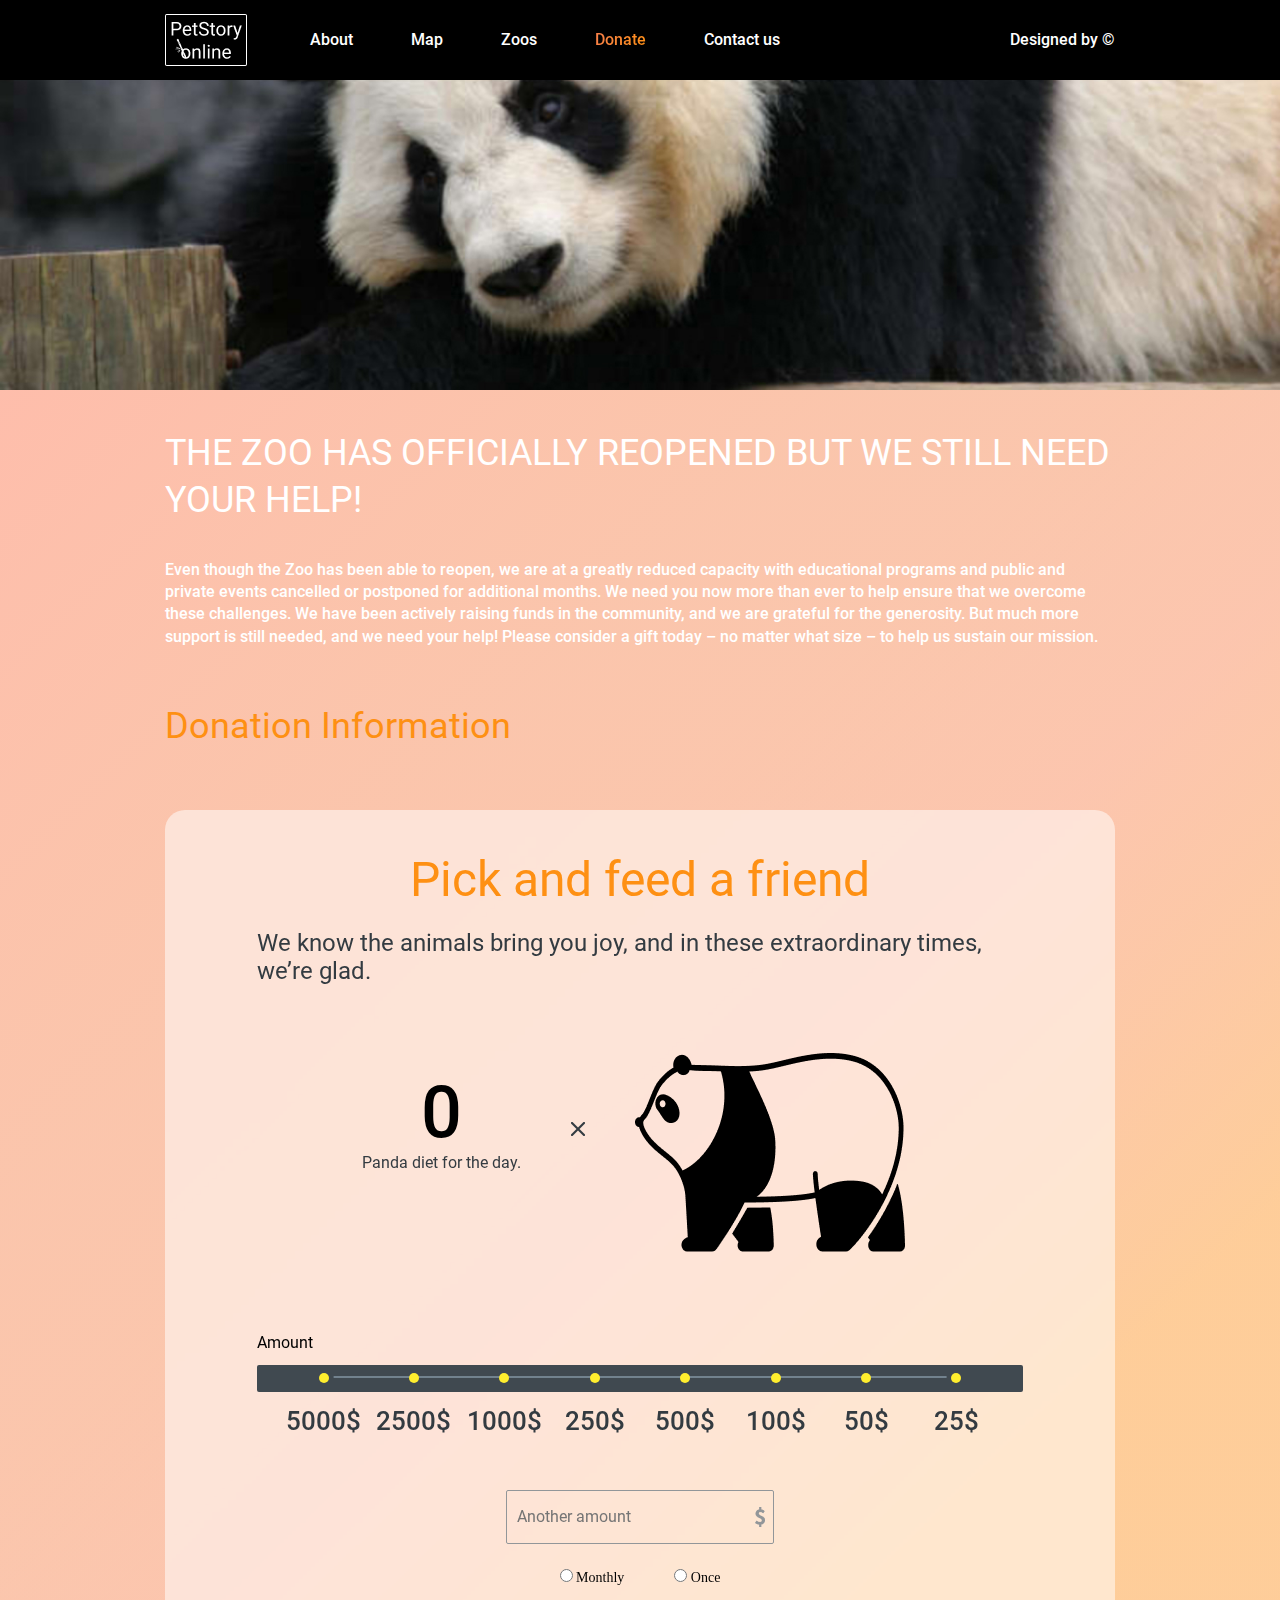
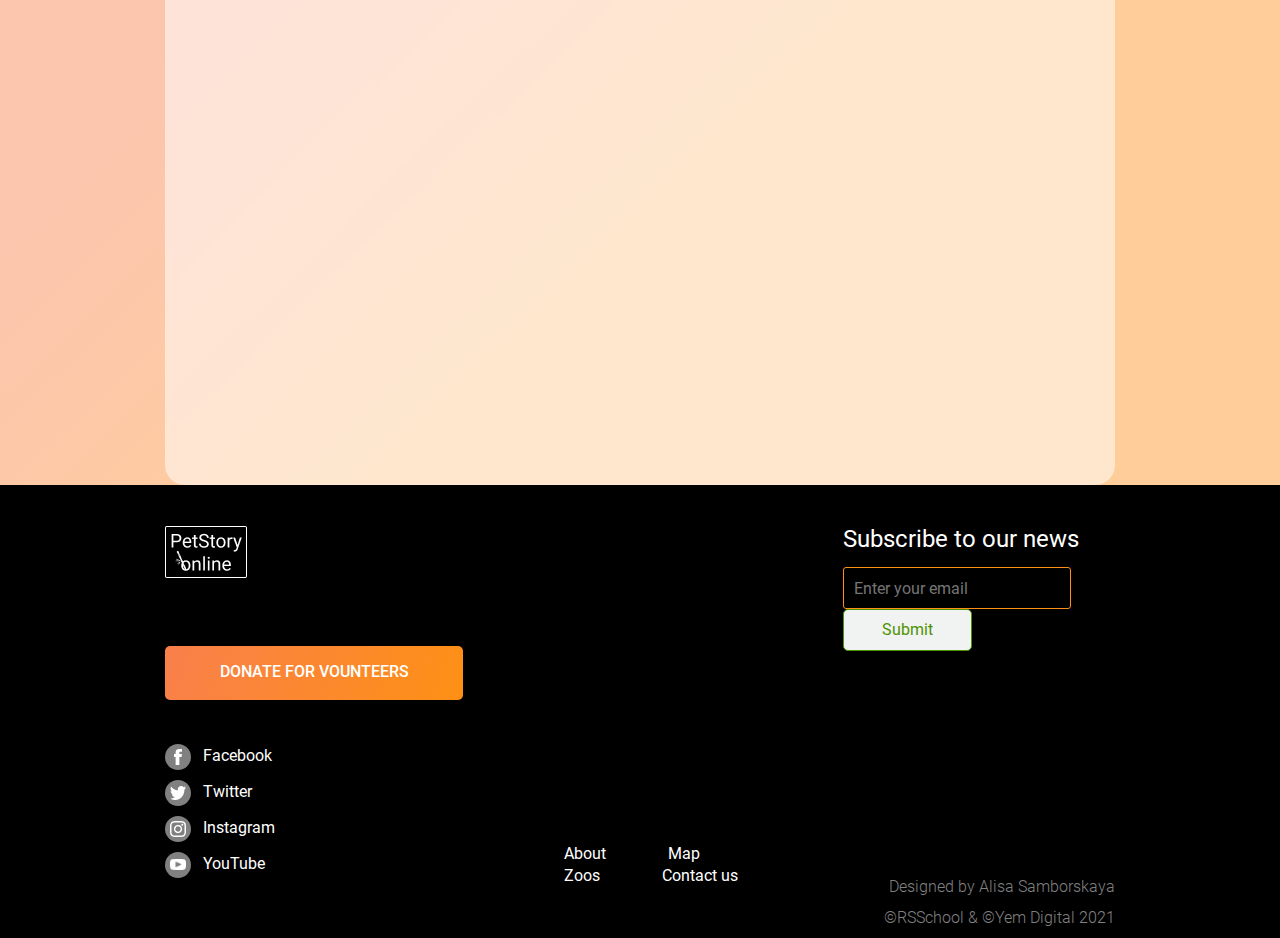
==== commit e7d1e83d: "last upd" ====
--- a/donate.html
+++ b/donate.html
@@ -71,77 +71,77 @@
                         </div>
                         <div class="donation__inner-buttons">
                             <div class="donation__inner-button-inner">
+                                <div class="donation__inner-button" data-amount="5000">
+                                    <div class="donation__inner-value">
+                                        5000$
+                                    </div>
+                                </div>
+
+                            </div>
+                            <div class="donation__inner-button-inner">
+                                <div class="donation__inner-button" data-amount="2500">
+                                    <div class="donation__inner-value">
+                                        2500$
+                                    </div>
+                                </div>
+
+
+                            </div>
+
+                            <div class="donation__inner-button-inner">
+                                <div class="donation__inner-button" data-amount="1000">
+                                    <div class="donation__inner-value">
+                                        1000$
+                                    </div>
+                                </div>
+
+
+                            </div>
+
+                            <div class="donation__inner-button-inner">
+                                <div class="donation__inner-button" data-amount="250">
+                                    <div class="donation__inner-value">
+                                        250$
+                                    </div>
+                                </div>
+
+
+                            </div>
+
+                            <div class="donation__inner-button-inner">
+                                <div class="donation__inner-button" data-amount="500">
+                                    <div class="donation__inner-value">
+                                        500$
+                                    </div>
+                                </div>
+
+
+                            </div>
+
+                            <div class="donation__inner-button-inner">
+                                <div class="donation__inner-button" data-amount="100">
+                                    <div class="donation__inner-value">
+                                        100$
+                                    </div>
+                                </div>
+
+
+                            </div>
+
+                            <div class="donation__inner-button-inner">
+                                <div class="donation__inner-button" data-amount="50">
+                                    <div class="donation__inner-value">
+                                        50$
+                                    </div>
+                                </div>
+
+
+                            </div>
+
+                            <div class="donation__inner-button-inner">
                                 <div class="donation__inner-button" data-amount="25">
                                     <div class="donation__inner-value">
                                         25$
-                                    </div>
-                                </div>
-
-                            </div>
-                            <div class="donation__inner-button-inner">
-                                <div class="donation__inner-button" data-amount="50">
-                                    <div class="donation__inner-value">
-                                        50$
-                                    </div>
-                                </div>
-
-
-                            </div>
-
-                            <div class="donation__inner-button-inner">
-                                <div class="donation__inner-button" data-amount="100">
-                                    <div class="donation__inner-value">
-                                        100$
-                                    </div>
-                                </div>
-
-
-                            </div>
-
-                            <div class="donation__inner-button-inner">
-                                <div class="donation__inner-button" data-amount="250">
-                                    <div class="donation__inner-value">
-                                        250$
-                                    </div>
-                                </div>
-
-
-                            </div>
-
-                            <div class="donation__inner-button-inner">
-                                <div class="donation__inner-button" data-amount="500">
-                                    <div class="donation__inner-value">
-                                        500$
-                                    </div>
-                                </div>
-
-
-                            </div>
-
-                            <div class="donation__inner-button-inner">
-                                <div class="donation__inner-button" data-amount="1000">
-                                    <div class="donation__inner-value">
-                                        1000$
-                                    </div>
-                                </div>
-
-
-                            </div>
-
-                            <div class="donation__inner-button-inner">
-                                <div class="donation__inner-button" data-amount="2500">
-                                    <div class="donation__inner-value">
-                                        2000$
-                                    </div>
-                                </div>
-
-
-                            </div>
-
-                            <div class="donation__inner-button-inner">
-                                <div class="donation__inner-button" data-amount="5000">
-                                    <div class="donation__inner-value">
-                                        5000$
                                     </div>
                                 </div>
 
--- a/styles/style.css
+++ b/styles/style.css
@@ -1,54 +1,45 @@
 @charset "UTF-8";
 @font-face {
-  font-family: 'Roboto700';
+  font-family: "Roboto700";
   src: url("/scripts/fonts/Roboto-Bold.eot");
   src: url("/scripts/fonts/Roboto-Bold.eot?#iefix") format("embedded-opentype"), url("/scripts/fonts/Roboto-Bold.woff2") format("woff2"), url("/scripts/fonts/Roboto-Bold.woff") format("woff"), url("/scripts/fonts/Roboto-Bold.ttf") format("truetype"), url("/scripts/fonts/Roboto-Bold.svg#Roboto-Bold") format("svg");
   font-weight: 700;
   font-style: normal;
   font-display: swap;
 }
-
 @font-face {
-  font-family: 'Roboto500';
+  font-family: "Roboto500";
   src: url("/scripts/fonts/Roboto-Medium.eot");
   src: url("/scripts/fonts/Roboto-Medium.eot?#iefix") format("embedded-opentype"), url("/scripts/fonts/Roboto-Medium.woff2") format("woff2"), url("/scripts/fonts/Roboto-Medium.woff") format("woff"), url("/scripts/fonts/Roboto-Medium.ttf") format("truetype"), url("/scripts/fonts/Roboto-Medium.svg#Roboto-Medium") format("svg");
   font-weight: 500;
   font-style: normal;
   font-display: swap;
 }
-
 @font-face {
-  font-family: 'Roboto400';
+  font-family: "Roboto400";
   src: url("/scripts/fonts/Roboto-Regular.eot");
   src: url("/scripts/fonts/Roboto-Regular.eot?#iefix") format("embedded-opentype"), url("/scripts/fonts/Roboto-Regular.woff2") format("woff2"), url("/scripts/fonts/Roboto-Regular.woff") format("woff"), url("/scripts/fonts/Roboto-Regular.ttf") format("truetype"), url("/scripts/fonts/Roboto-Regular.svg#Roboto-Regular") format("svg");
   font-weight: 400;
   font-style: normal;
   font-display: swap;
 }
-
 @font-face {
-  font-family: 'Roboto300';
+  font-family: "Roboto300";
   src: url("/scripts/fonts/Roboto-Light.eot");
   src: url("/scripts/fonts/Roboto-Light.eot?#iefix") format("embedded-opentype"), url("/scripts/fonts/Roboto-Light.woff2") format("woff2"), url("/scripts/fonts/Roboto-Light.woff") format("woff"), url("/scripts/fonts/Roboto-Light.ttf") format("truetype"), url("/scripts/fonts/Roboto-Light.svg#Roboto-Light") format("svg");
   font-weight: 300;
   font-style: normal;
   font-display: swap;
 }
-
 .footer {
   background-color: black;
 }
-
 .footer__inner {
-  display: -webkit-box;
-  display: -ms-flexbox;
-  display: flex;
-}
-
+  display: flex;
+}
 .footer__column-image {
   padding-top: 41px;
 }
-
 .footer__column-button button {
   margin-top: 68px;
   margin-bottom: 44px;
@@ -63,43 +54,28 @@
   border-radius: 5px;
   color: #ffffff;
 }
-
 .footer__column-socials {
   padding-bottom: 50px;
 }
-
 .footer__column-item {
-  display: -webkit-box;
-  display: -ms-flexbox;
-  display: flex;
-  -webkit-box-align: center;
-      -ms-flex-align: center;
-          align-items: center;
+  display: flex;
+  align-items: center;
   color: #fff;
   margin-bottom: 10px;
 }
-
 .footer__column-item-circle {
-  display: -webkit-box;
-  display: -ms-flexbox;
-  display: flex;
-  -webkit-box-pack: center;
-      -ms-flex-pack: center;
-          justify-content: center;
-  -webkit-box-align: center;
-      -ms-flex-align: center;
-          align-items: center;
+  display: flex;
+  justify-content: center;
+  align-items: center;
   width: 26px;
   height: 26px;
   background-color: gray;
   border-radius: 50%;
 }
-
 .footer__column-item-circle img {
   max-width: 16px;
   max-height: 16px;
 }
-
 .footer__column-item-text {
   margin-left: 12px;
   font-family: "Roboto400";
@@ -107,18 +83,12 @@
   line-height: 140%;
   color: #ffffff;
 }
-
 .footer__column--second {
-  display: -webkit-box;
-  display: -ms-flexbox;
-  display: flex;
-  -webkit-box-align: end;
-      -ms-flex-align: end;
-          align-items: flex-end;
+  display: flex;
+  align-items: flex-end;
   margin-bottom: 50px;
   margin-left: 101px;
 }
-
 .footer__column--second .item {
   font-family: "Roboto400";
   font-size: 16px;
@@ -127,7 +97,6 @@
   background-color: #000;
   margin-right: 58px;
 }
-
 .footer__column--second .item--last {
   font-family: "Roboto400";
   font-size: 16px;
@@ -136,7 +105,6 @@
   background-color: #000;
   margin: 0;
 }
-
 .footer__column-subscribe-text {
   margin-top: 40px;
   margin-bottom: 14px;
@@ -145,7 +113,6 @@
   line-height: 120%;
   color: #ffffff;
 }
-
 .footer__column-subscribe-email .email {
   border-radius: 3px;
   padding-left: 10px;
@@ -158,7 +125,6 @@
   width: 228px;
   height: 42px;
 }
-
 .footer__column-subscribe-email .sumbit {
   font-family: "Roboto400";
   font-size: 16px;
@@ -170,24 +136,13 @@
   width: 129px;
   height: 42px;
 }
-
 .footer__column-designed {
-  display: -webkit-box;
-  display: -ms-flexbox;
-  display: flex;
-  -webkit-box-orient: vertical;
-  -webkit-box-direction: normal;
-      -ms-flex-direction: column;
-          flex-direction: column;
-  -webkit-box-align: end;
-      -ms-flex-align: end;
-          align-items: flex-end;
-  -webkit-box-pack: end;
-      -ms-flex-pack: end;
-          justify-content: flex-end;
+  display: flex;
+  flex-direction: column;
+  align-items: flex-end;
+  justify-content: flex-end;
   height: 277px;
 }
-
 .footer__column-designed p {
   margin-top: 10px;
   font-family: "Roboto300";
@@ -199,7 +154,6 @@
 .testimonials {
   position: relative;
 }
-
 .testimonials__inner h2 {
   padding-top: 140px;
   padding-bottom: 47px;
@@ -209,27 +163,22 @@
   line-height: 130%;
   text-align: center;
 }
-
 .testimonials__inner .reviews .swiper {
   height: 420px;
 }
-
 .testimonials__inner .reviews .swiper .swiper-scrollbar {
   width: 599px;
   margin-left: 280px;
   --swiper-scrollbar-size: 8px;
   --swiper-scrollbar-border-radius: 5px;
 }
-
 .testimonials__inner .reviews .swiper .swiper-scrollbar-drag {
   background: #fe9013;
   border-radius: 5px;
 }
-
 .testimonials__inner .reviews__inner .leave-feedback {
   margin-top: 31px;
 }
-
 .testimonials__inner .reviews__inner .leave-feedback__button {
   width: 298px;
   height: 54px;
@@ -237,23 +186,18 @@
   font-size: 16px;
   line-height: 140%;
   text-align: center;
-  -ms-flex-item-align: center;
-      -ms-grid-row-align: center;
-      align-self: center;
+  align-self: center;
   background: linear-gradient(113.96deg, #f9804b 1.49%, #fe9013 101.44%);
   border-radius: 5px;
   color: #ffffff;
   margin-bottom: 180px;
 }
-
 .testimonials__inner .reviews__inner .review__block {
   border: 2px solid transparent;
   border-radius: 20px;
   background: linear-gradient(180deg, #f1f3f2, #f1f3f2), linear-gradient(315.75deg, rgba(254, 189, 171, 0.74) 30.06%, rgba(243, 169, 248, 0.66) 50.74%, #E0D8F0 80.49%, #EAF7FE 127.9%, #EAF7FE 149.54%), linear-gradient(315.75deg, rgba(254, 189, 171, 0.74) 30.06%, rgba(243, 169, 248, 0.66) 50.74%, #E0D8F0 80.49%, #EAF7FE 127.9%, #EAF7FE 149.54%);
-  background-clip: padding-box,- border-box;
-  background-origin: padding-box,- border-box;
+  background-clip: padding-box, border-box;
+  background-origin: padding-box, border-box;
   border-radius: 20px;
   min-width: 268px;
   height: 391px;
@@ -261,16 +205,13 @@
      object-fit: cover;
   margin-right: 30px;
 }
-
 .testimonials__inner .reviews__inner .review__block-content::-webkit-scrollbar {
   width: 0;
 }
-
 .testimonials__inner .reviews__inner .review__block-content {
   overflow: auto;
   height: 308px;
 }
-
 .testimonials__inner .reviews__inner .review__block-content-text {
   font-family: "Roboto300";
   font-style: normal;
@@ -280,24 +221,18 @@
   text-align: left;
   color: #767474;
 }
-
 .testimonials__inner .reviews__inner .review__block-inner {
   margin-left: 10px;
   margin-right: 10px;
 }
-
 .testimonials__inner .reviews__inner .review__block .initials {
-  display: -webkit-box;
-  display: -ms-flexbox;
   display: flex;
   margin-top: 15px;
   margin-bottom: 10px;
 }
-
 .testimonials__inner .reviews__inner .review__block .initials__avatar {
   margin-right: 10px;
 }
-
 .testimonials__inner .reviews__inner .review__block .initials__first-last-name {
   font-family: "Roboto400";
   font-style: normal;
@@ -305,7 +240,6 @@
   line-height: 120%;
   color: #000000;
 }
-
 .testimonials__inner .reviews__inner .review__block .initials__local {
   font-family: "Roboto300";
   font-style: normal;
@@ -313,7 +247,6 @@
   line-height: 120%;
   color: #bdbdbd;
 }
-
 .testimonials__inner-img {
   position: absolute;
   right: 0px;
@@ -325,7 +258,6 @@
   padding-bottom: 100px;
   background: linear-gradient(315.75deg, rgba(254, 210, 144, 0.7) 30.06%, #FEBDAB 100.95%, rgba(254, 210, 144, 0.7) 106.36%), linear-gradient(315.75deg, rgba(254, 189, 171, 0.74) 30.06%, rgba(243, 169, 248, 0.66) 50.74%, #E0D8F0 80.49%, #EAF7FE 127.9%, #EAF7FE 149.54%), linear-gradient(315.75deg, rgba(254, 189, 171, 0.74) 30.06%, rgba(243, 169, 248, 0.66) 50.74%, #E0D8F0 80.49%, #EAF7FE 127.9%, #EAF7FE 149.54%);
 }
-
 .how-it-works__block {
   border-radius: 20px;
   padding: 20px;
@@ -333,9 +265,8 @@
   -webkit-backdrop-filter: blur(2px);
           backdrop-filter: blur(2px);
 }
-
 .how-it-works__block-h2 {
-  font-family: 'Roboto400';
+  font-family: "Roboto400";
   font-style: normal;
   font-size: 48px;
   line-height: 120%;
@@ -343,200 +274,137 @@
   color: #FE9013;
   margin-bottom: 30px;
 }
-
 .how-it-works__block-h3 {
-  display: -webkit-box;
-  display: -ms-flexbox;
-  display: flex;
-  -webkit-box-pack: center;
-      -ms-flex-pack: center;
-          justify-content: center;
-  font-family: 'Roboto400';
+  display: flex;
+  justify-content: center;
+  font-family: "Roboto400";
   font-style: normal;
   font-size: 36px;
   line-height: 130%;
   margin-bottom: 60px;
   color: #333B41;
 }
-
 .how-it-works__block-textV3 {
   margin-left: 99px;
-  font-family: 'Roboto400';
+  font-family: "Roboto400";
   font-style: normal;
   font-size: 16px;
   line-height: 130%;
   margin-bottom: 60px;
   color: #333B41;
 }
-
 .how-it-works__block-textV3 a {
   text-decoration: none;
   border-bottom: 2px solid #FE9013;
 }
-
 .how-it-works__block-textV2 {
   margin-left: 99px;
-  font-family: 'Roboto500';
+  font-family: "Roboto500";
   font-style: normal;
   font-size: 16px;
   margin-bottom: 10px;
   line-height: 130%;
   color: #333B41;
 }
-
 .how-it-works__block-textV1 {
   margin-left: 99px;
-  font-family: 'Roboto400';
+  font-family: "Roboto400";
   margin-bottom: 40px;
   font-style: normal;
   font-size: 24px;
   line-height: 120%;
   color: #333B41;
 }
-
 .how-it-works__block .button__item {
   margin-top: 60px;
   margin-bottom: 59px;
 }
-
 .how-it-works__block .button__item-inner {
-  display: -webkit-box;
-  display: -ms-flexbox;
   display: flex;
   width: 298px;
   height: 54px;
   margin: 0 auto;
   text-align: center;
-  -webkit-box-align: center;
-      -ms-flex-align: center;
-          align-items: center;
-  -webkit-box-pack: center;
-      -ms-flex-pack: center;
-          justify-content: center;
+  align-items: center;
+  justify-content: center;
   background: linear-gradient(113.96deg, #F9804B 1.49%, #FE9013 101.44%);
   color: #fff;
   border-radius: 25px;
-  font-family: 'Roboto500';
-  font-size: 16px;
-  line-height: 140%;
-}
-
+  font-family: "Roboto500";
+  font-size: 16px;
+  line-height: 140%;
+}
 .how-it-works__block .MiniBlocks {
-  display: -webkit-box;
-  display: -ms-flexbox;
-  display: flex;
-  -webkit-box-pack: center;
-      -ms-flex-pack: center;
-          justify-content: center;
-  -webkit-box-align: center;
-      -ms-flex-align: center;
-          align-items: center;
+  display: flex;
+  justify-content: center;
+  align-items: center;
   gap: 20px;
 }
-
 .how-it-works__block .MiniBlocks .item {
-  display: -webkit-box;
-  display: -ms-flexbox;
-  display: flex;
-  -webkit-box-pack: start;
-      -ms-flex-pack: start;
-          justify-content: flex-start;
+  display: flex;
+  justify-content: flex-start;
   gap: 30px;
-  -webkit-box-orient: vertical;
-  -webkit-box-direction: normal;
-      -ms-flex-direction: column;
-          flex-direction: column;
+  flex-direction: column;
   max-width: 169px;
   height: 250px;
 }
-
 .how-it-works__block .MiniBlocks .item__text {
-  font-family: 'Roboto400';
-  font-size: 16px;
-  line-height: 140%;
-}
-
+  font-family: "Roboto400";
+  font-size: 16px;
+  line-height: 140%;
+}
 .how-it-works__block .MiniBlocks__MiniBlock {
-  display: -webkit-box;
-  display: -ms-flexbox;
-  display: flex;
-  -webkit-box-pack: center;
-      -ms-flex-pack: center;
-          justify-content: center;
+  display: flex;
+  justify-content: center;
   width: 168px;
   height: 168px;
   background: #FFFFFF;
   border-radius: 5px;
   border: 1px solid #FE9013;
 }
-
 .how-it-works__block .MiniBlocks__MiniBlock-images {
-  display: -webkit-box;
-  display: -ms-flexbox;
-  display: flex;
-  -webkit-box-align: center;
-      -ms-flex-align: center;
-          align-items: center;
-}
-
+  display: flex;
+  align-items: center;
+}
 .how-it-works__block .MiniBlocks__MiniBlock-images .image {
   max-width: 90px;
   max-height: 90px;
 }
-
 .how-it-works__block .MiniBlocks .Arrow {
   margin-top: 65.765px;
-  -ms-flex-item-align: start;
-      align-self: flex-start;
+  align-self: flex-start;
 }
 
 .gallery {
   position: relative;
 }
-
 .gallery .ChooseFavorite {
-  display: -webkit-box;
-  display: -ms-flexbox;
-  display: flex;
-  -webkit-box-pack: center;
-      -ms-flex-pack: center;
-          justify-content: center;
-}
-
+  display: flex;
+  justify-content: center;
+}
 .gallery .container {
   max-width: 1350px;
 }
-
 .gallery .img__LeftBottom {
   position: absolute;
   bottom: 0;
   left: 0;
 }
-
 .gallery .img__RightBottom {
   position: absolute;
   bottom: 0;
   right: 0;
 }
-
 .gallery__inner {
-  display: -webkit-box;
-  display: -ms-flexbox;
-  display: flex;
-  -ms-flex-wrap: wrap;
-      flex-wrap: wrap;
-  -webkit-box-pack: center;
-      -ms-flex-pack: center;
-          justify-content: center;
+  display: flex;
+  flex-wrap: wrap;
+  justify-content: center;
   margin-top: 30px;
-  -webkit-column-gap: 30px;
-          column-gap: 30px;
-}
-
+  -moz-column-gap: 30px;
+       column-gap: 30px;
+}
 .gallery__inner--button1 {
-  -ms-flex-item-align: center;
-      -ms-grid-row-align: center;
-      align-self: center;
+  align-self: center;
   padding: 10px 20px;
   font-size: 16px;
   text-align: center;
@@ -547,11 +415,8 @@
   border-radius: 50%;
   cursor: pointer;
 }
-
 .gallery__inner--button2 {
-  -ms-flex-item-align: center;
-      -ms-grid-row-align: center;
-      align-self: center;
+  align-self: center;
   padding: 10px 20px;
   font-size: 16px;
   text-align: center;
@@ -562,10 +427,9 @@
   border-radius: 50%;
   cursor: pointer;
 }
-
 .gallery__inner-ChooseFavorite {
   text-align: center;
-  font-family: 'Roboto500';
+  font-family: "Roboto500";
   font-size: 16px;
   text-align: center;
   width: 298px;
@@ -576,45 +440,27 @@
   color: #fff;
   background: #FE9013;
 }
-
 .gallery__block {
-  display: -webkit-box;
-  display: -ms-flexbox;
-  display: flex;
-  -webkit-box-pack: center;
-      -ms-flex-pack: center;
-          justify-content: center;
-  -webkit-box-orient: vertical;
-  -webkit-box-direction: normal;
-      -ms-flex-direction: column;
-          flex-direction: column;
-  -ms-flex-wrap: wrap;
-      flex-wrap: wrap;
+  display: flex;
+  justify-content: center;
+  flex-direction: column;
+  flex-wrap: wrap;
   margin-bottom: 20px;
   border: 1px solid #FA6F32;
   border-radius: 5px;
 }
-
 .gallery__block-content {
-  display: -webkit-box;
-  display: -ms-flexbox;
-  display: flex;
-  -webkit-box-pack: justify;
-      -ms-flex-pack: justify;
-          justify-content: space-between;
+  display: flex;
+  justify-content: space-between;
   margin: 5px;
-  -webkit-box-align: center;
-      -ms-flex-align: center;
-          align-items: center;
-}
-
+  align-items: center;
+}
 .gallery__block-Btext {
-  font-family: 'Roboto500';
-  line-height: 140%;
-}
-
+  font-family: "Roboto500";
+  line-height: 140%;
+}
 .gallery__block-text {
-  font-family: 'Roboto300';
+  font-family: "Roboto300";
   line-height: 140%;
 }
 
@@ -628,7 +474,6 @@
 *,
 *:before,
 *:after {
-  -webkit-box-sizing: border-box;
   box-sizing: border-box;
 }
 
@@ -711,15 +556,7 @@
   color: inherit;
 }
 
-input:focus::-webkit-input-placeholder {
-  color: transparent;
-}
-
-input:focus:-ms-input-placeholder {
-  color: transparent;
-}
-
-input:focus::-ms-input-placeholder {
+input:focus::-moz-placeholder {
   color: transparent;
 }
 
@@ -760,43 +597,28 @@
   background-size: cover;
   background-position: center;
 }
-
 .header__box-inner {
-  display: -webkit-box;
-  display: -ms-flexbox;
-  display: flex;
-  -webkit-box-pack: end;
-      -ms-flex-pack: end;
-          justify-content: flex-end;
+  display: flex;
+  justify-content: flex-end;
   padding-right: 74px;
 }
-
 .header__inner {
-  display: -webkit-box;
-  display: -ms-flexbox;
-  display: flex;
-  -webkit-box-pack: justify;
-      -ms-flex-pack: justify;
-          justify-content: space-between;
-  -webkit-box-align: center;
-      -ms-flex-align: center;
-          align-items: center;
-}
-
+  display: flex;
+  justify-content: space-between;
+  align-items: center;
+}
 .header__logo {
   display: block;
   width: 82px;
   height: 52px;
   margin-right: 63px;
 }
-
 .header__logo img {
   width: 100%;
   height: auto;
   -o-object-fit: cover;
      object-fit: cover;
 }
-
 .header__menu {
   z-index: 99;
   padding-top: 14px;
@@ -809,66 +631,40 @@
   left: 0;
   width: 100%;
 }
-
 .header__menu-list {
-  display: -webkit-box;
-  display: -ms-flexbox;
-  display: flex;
-  -webkit-box-pack: justify;
-      -ms-flex-pack: justify;
-          justify-content: space-between;
-  -webkit-box-align: center;
-      -ms-flex-align: center;
-          align-items: center;
-}
-
+  display: flex;
+  justify-content: space-between;
+  align-items: center;
+}
 .header__menu-item:not(:last-child) {
   margin-right: 58px;
 }
-
 .header__menu-column--first {
-  display: -webkit-box;
-  display: -ms-flexbox;
-  display: flex;
-  -webkit-box-pack: justify;
-      -ms-flex-pack: justify;
-          justify-content: space-between;
-  -webkit-box-align: center;
-      -ms-flex-align: center;
-          align-items: center;
-}
-
+  display: flex;
+  justify-content: space-between;
+  align-items: center;
+}
 .header__menu-link {
-  font-family: 'Roboto500';
+  font-family: "Roboto500";
   font-style: normal;
   font-weight: 500;
   font-size: 16px;
   line-height: 140%;
   color: #FFFFFF;
 }
-
 .header__menu-text {
-  font-family: 'Roboto500';
+  font-family: "Roboto500";
   font-style: normal;
   font-weight: 500;
   font-size: 16px;
   line-height: 140%;
   color: #FFFFFF;
 }
-
 .header__content {
-  display: -webkit-box;
-  display: -ms-flexbox;
-  display: flex;
-  -webkit-box-orient: vertical;
-  -webkit-box-direction: normal;
-      -ms-flex-direction: column;
-          flex-direction: column;
-  -webkit-box-align: center;
-      -ms-flex-align: center;
-          align-items: center;
-}
-
+  display: flex;
+  flex-direction: column;
+  align-items: center;
+}
 .header__content-box {
   width: 465px;
   height: 465px;
@@ -877,12 +673,11 @@
   position: relative;
   margin-bottom: 60px;
 }
-
 .header__content-text {
   position: absolute;
   top: 74px;
   left: 74px;
-  font-family: 'Roboto700';
+  font-family: "Roboto700";
   font-style: normal;
   font-weight: 700;
   font-size: 106.496px;
@@ -892,24 +687,16 @@
   color: #FFFFFF;
   width: 500px;
 }
-
 .header__content-text span {
   color: #FFEE2E;
 }
-
 .header__content-button {
-  display: -webkit-box;
-  display: -ms-flexbox;
   display: flex;
   width: 298px;
   height: 64px;
-  -webkit-box-pack: center;
-      -ms-flex-pack: center;
-          justify-content: center;
-  -webkit-box-align: center;
-      -ms-flex-align: center;
-          align-items: center;
-  font-family: 'Roboto500';
+  justify-content: center;
+  align-items: center;
+  font-family: "Roboto500";
   font-size: 16px;
   line-height: 140%;
   text-align: center;
@@ -923,7 +710,6 @@
   padding-top: 140px;
   position: relative;
 }
-
 .old-man .btn-up {
   position: fixed;
   background-color: #f57c00;
@@ -932,23 +718,15 @@
   border-top-left-radius: 8px;
   border-top-right-radius: 8px;
   cursor: pointer;
-  display: -webkit-box;
-  display: -ms-flexbox;
-  display: flex;
-  -webkit-box-align: center;
-      -ms-flex-align: center;
-          align-items: center;
-  -webkit-box-pack: center;
-      -ms-flex-pack: center;
-          justify-content: center;
-  -webkit-transition: opacity 0.3s ease-in-out;
+  display: flex;
+  align-items: center;
+  justify-content: center;
   transition: opacity 0.3s ease-in-out;
   width: 60px;
   height: 50px;
   opacity: 1;
   z-index: 999;
 }
-
 .old-man .btn-up::before {
   content: "";
   width: 40px;
@@ -956,56 +734,42 @@
   background-size: 100% 100%;
   background-image: url("data:image/svg+xml,%3Csvg xmlns='http://www.w3.org/2000/svg' width='16' height='16' fill='%23fff' viewBox='0 0 16 16'%3E%3Cpath fill-rule='evenodd' d='M7.646 4.646a.5.5 0 0 1 .708 0l6 6a.5.5 0 0 1-.708.708L8 5.707l-5.646 5.647a.5.5 0 0 1-.708-.708l6-6z'/%3E%3C/svg%3E");
 }
-
 .old-man .btn-up_hide {
   display: none;
 }
-
 .old-man .btn-up_hiding {
   opacity: 0;
 }
-
 .old-man__flower-img {
   position: absolute;
   right: 0;
   top: 50px;
 }
-
 .old-man__inner {
   width: 100%;
-  display: -webkit-box;
-  display: -ms-flexbox;
-  display: flex;
-  -webkit-box-pack: justify;
-      -ms-flex-pack: justify;
-          justify-content: space-between;
-}
-
+  display: flex;
+  justify-content: space-between;
+}
 .old-man__inner .title {
   font-family: "Roboto400";
   font-size: 48px;
   margin-bottom: 64px;
 }
-
 .old-man__img-media {
   display: none;
 }
-
 .old-man__content {
   margin: 0 auto;
   margin-left: 87px;
 }
-
 .old-man__content-text {
   font-family: "Roboto400";
   font-size: 16px;
   line-height: 140%;
 }
-
 .old-man__content-text--first {
   line-height: 130%;
 }
-
 .old-man__content-text--second {
   font-family: "Roboto400";
   margin-top: 10px;
@@ -1076,7 +840,6 @@
     color: #333b41;
   }
 }
-
 .header__background {
   background: url(/images/header-bg.jpg);
   width: 100%;
@@ -1096,7 +859,6 @@
 .donation {
   background: linear-gradient(315.75deg, rgba(254, 210, 144, 0.7) 30.06%, #febdab 100.95%, rgba(254, 210, 144, 0.7) 106.36%), linear-gradient(315.75deg, rgba(254, 189, 171, 0.74) 30.06%, rgba(243, 169, 248, 0.66) 50.74%, #e0d8f0 80.49%, #eaf7fe 127.9%, #eaf7fe 149.54%), linear-gradient(315.75deg, rgba(254, 189, 171, 0.74) 30.06%, rgba(243, 169, 248, 0.66) 50.74%, #e0d8f0 80.49%, #eaf7fe 127.9%, #eaf7fe 149.54%);
 }
-
 .donation__inner-texts h3 {
   padding-top: 40px;
   color: #fff;
@@ -1104,7 +866,6 @@
   font-size: 36px;
   line-height: 130%;
 }
-
 .donation__inner-texts p {
   margin-top: 35px;
   color: #fff;
@@ -1112,7 +873,6 @@
   font-size: 16px;
   line-height: 140%;
 }
-
 .donation__inner-texts .donation-information {
   margin-top: 15px;
   font-family: "Roboto400";
@@ -1120,7 +880,6 @@
   line-height: 130%;
   color: #fe9013;
 }
-
 .donation__inner-panel-text {
   margin-bottom: 10px;
   font-family: "Roboto400";
@@ -1128,12 +887,10 @@
   line-height: 140%;
   color: #000000;
 }
-
 .donation__inner-panel .money-input {
   text-align: center;
   margin-top: 98px;
 }
-
 .donation__inner-panel .money-input-value {
   padding-right: 20px;
   padding-left: 10px;
@@ -1151,18 +908,12 @@
   line-height: 140%;
   color: #929699;
 }
-
 .donation__inner-panel .money-input-radio {
-  display: -webkit-box;
-  display: -ms-flexbox;
-  display: flex;
-  -webkit-box-pack: center;
-      -ms-flex-pack: center;
-          justify-content: center;
+  display: flex;
+  justify-content: center;
   margin-top: 25px;
   gap: 50px;
 }
-
 .donation__inner .pick {
   background: rgba(255, 255, 255, 0.52);
   -webkit-backdrop-filter: blur(2px);
@@ -1173,11 +924,9 @@
   margin-top: 60px;
   padding-bottom: 500px;
 }
-
 .donation__inner .pick-texts {
   padding-top: 41px;
 }
-
 .donation__inner .pick-texts h3 {
   font-family: "Roboto400";
   font-size: 48px;
@@ -1186,35 +935,25 @@
   color: #fe9013;
   margin-bottom: 20px;
 }
-
 .donation__inner .pick-texts p {
   font-family: "Roboto400";
   font-size: 24px;
   line-height: 120%;
   color: #333b41;
 }
-
 .donation__inner .pick-diets {
-  display: -webkit-box;
-  display: -ms-flexbox;
-  display: flex;
-  -webkit-box-pack: center;
-      -ms-flex-pack: center;
-          justify-content: center;
-  -webkit-box-align: center;
-      -ms-flex-align: center;
-          align-items: center;
+  display: flex;
+  justify-content: center;
+  align-items: center;
   text-align: center;
   gap: 50px;
   margin-top: 20px;
   margin-bottom: 80px;
 }
-
 .donation__inner .pick-diets-title {
   font-size: 20px;
   margin-bottom: 10px;
 }
-
 .donation__inner .pick-diets-count {
   font-family: "Roboto500";
   margin-bottom: 11px;
@@ -1224,7 +963,6 @@
   text-transform: uppercase;
   color: #000000;
 }
-
 .donation__inner .pick-diets-text {
   font-family: "Roboto400";
   font-size: 16px;
@@ -1232,17 +970,10 @@
   text-align: center;
   color: #333b41;
 }
-
 .donation__inner-buttons {
-  display: -webkit-box;
-  display: -ms-flexbox;
-  display: flex;
-  -webkit-box-align: center;
-      -ms-flex-align: center;
-          align-items: center;
-  -webkit-box-pack: center;
-      -ms-flex-pack: center;
-          justify-content: center;
+  display: flex;
+  align-items: center;
+  justify-content: center;
   gap: 10.5%;
   margin: 0 auto;
   background: #404950;
@@ -1251,18 +982,15 @@
   max-width: 976px;
   height: 27px;
 }
-
 .donation__inner-buttons::after {
   content: "";
   position: absolute;
   width: 80%;
   left: 50%;
-  -webkit-transform: translate(-50%, -50%);
-          transform: translate(-50%, -50%);
+  transform: translate(-50%, -50%);
   height: 2px;
   background: #72828e;
 }
-
 .donation__inner-button {
   position: relative;
   width: 10px;
@@ -1270,22 +998,14 @@
   border-radius: 50%;
   background-color: #ffee2e;
   text-align: center;
-  display: -webkit-box;
-  display: -ms-flexbox;
-  display: flex;
-  -webkit-box-pack: center;
-      -ms-flex-pack: center;
-          justify-content: center;
-  -webkit-box-align: center;
-      -ms-flex-align: center;
-          align-items: center;
+  display: flex;
+  justify-content: center;
+  align-items: center;
   margin: 0 auto;
   border: none;
   cursor: pointer;
-  -webkit-transition: background-color 0.2s ease-in-out;
   transition: background-color 0.2s ease-in-out;
 }
-
 .donation__inner-button.active::after, .donation__inner-button.active::before {
   content: "";
   position: absolute;
@@ -1296,55 +1016,30 @@
   top: -12px;
   bottom: -12px;
   border-radius: 50%;
-  -webkit-animation: pulse 2.5s linear infinite;
-          animation: pulse 2.5s linear infinite;
-}
-
+  animation: pulse 2.5s linear infinite;
+}
 .donation__inner-button.active::after {
-  -webkit-animation-delay: 1.25s;
-          animation-delay: 1.25s;
-}
-
-@-webkit-keyframes pulse {
+  animation-delay: 1.25s;
+}
+@keyframes pulse {
   0% {
-    -webkit-transform: scale(0.5);
-            transform: scale(0.5);
+    transform: scale(0.5);
     opacity: 0;
   }
   50% {
     opacity: 1;
   }
   100% {
-    -webkit-transform: scale(1.2);
-            transform: scale(1.2);
+    transform: scale(1.2);
     opacity: 0;
   }
 }
-
-@keyframes pulse {
-  0% {
-    -webkit-transform: scale(0.5);
-            transform: scale(0.5);
-    opacity: 0;
-  }
-  50% {
-    opacity: 1;
-  }
-  100% {
-    -webkit-transform: scale(1.2);
-            transform: scale(1.2);
-    opacity: 0;
-  }
-}
-
 .donation__inner-button:hover {
   background-color: #555;
 }
-
 .donation__inner-button-inner {
   z-index: 99;
 }
-
 .donation__inner-value {
   position: absolute;
   top: 30px;
@@ -1354,8 +1049,6 @@
   text-transform: uppercase;
   color: #333b41;
 }
-
 .donation__inner-value.clicked {
   color: #fe9013;
-}
-/*# sourceMappingURL=style.css.map */+}/*# sourceMappingURL=style.css.map */